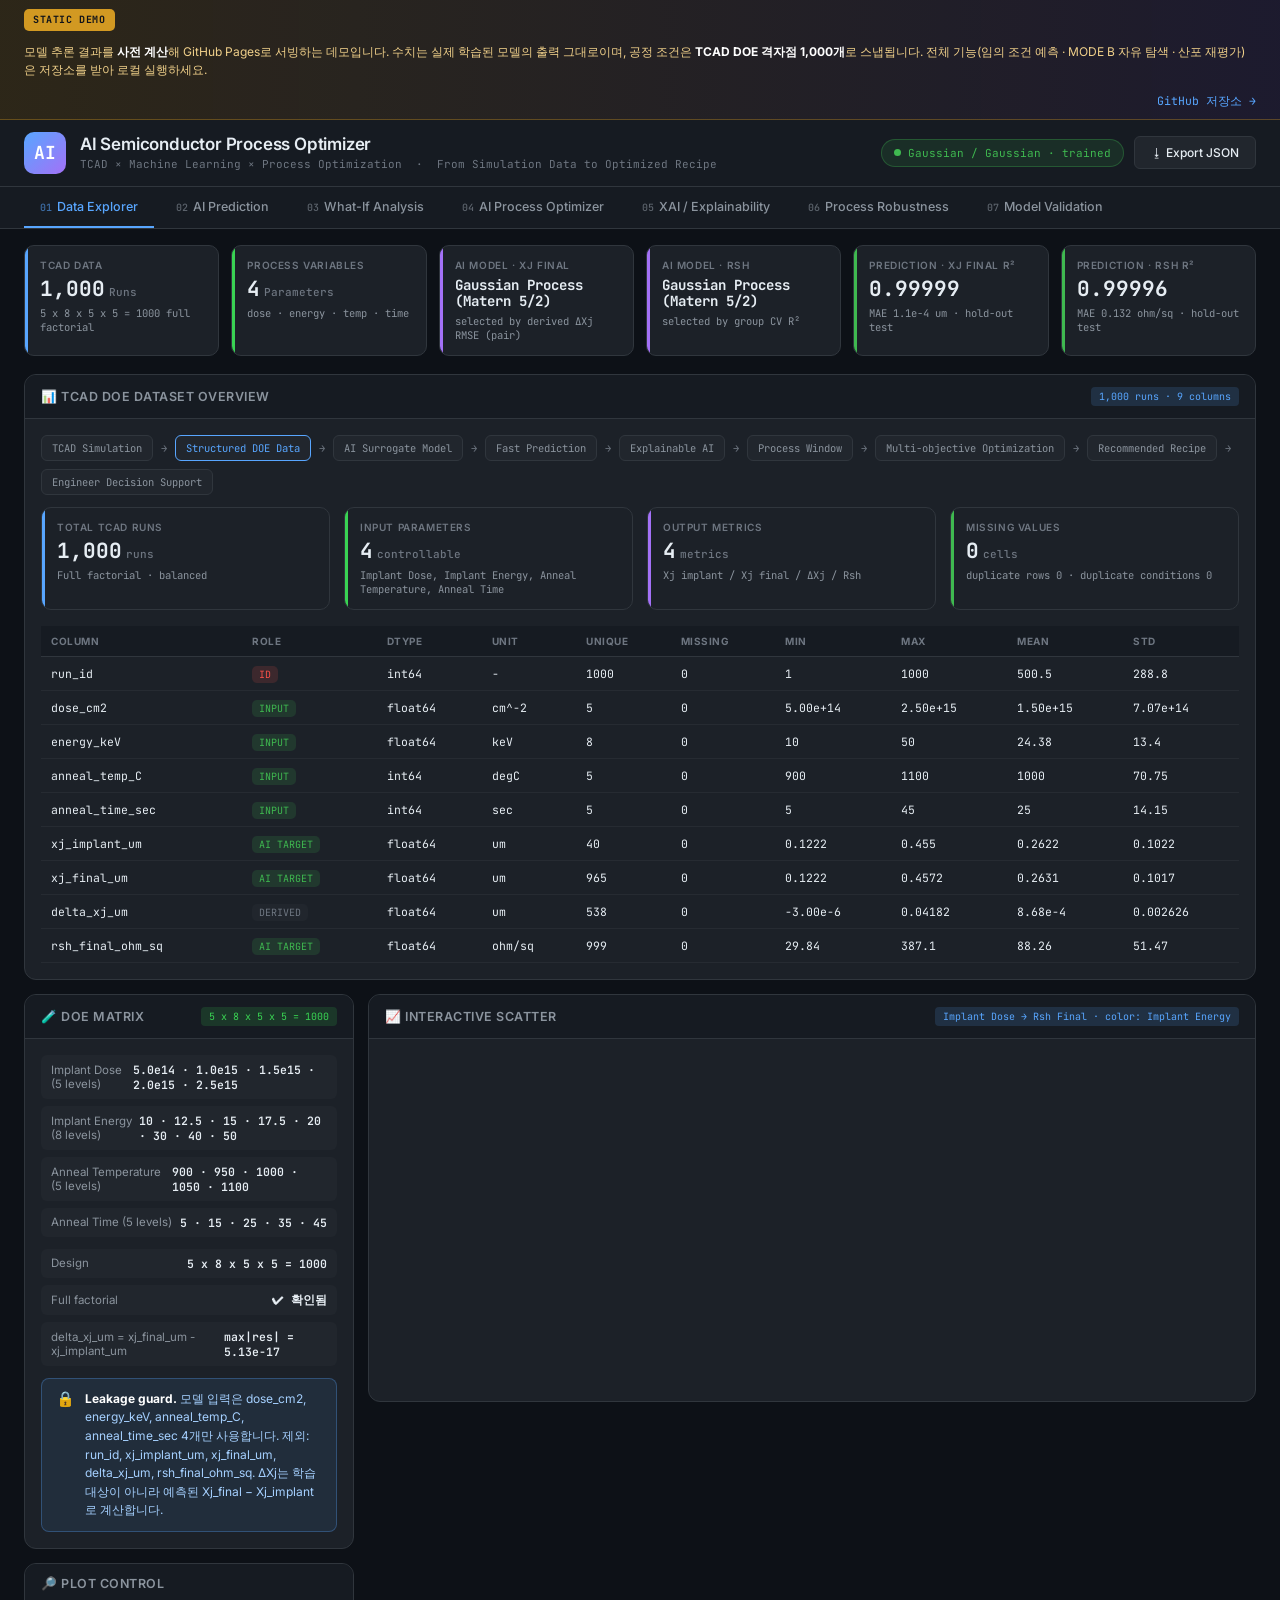
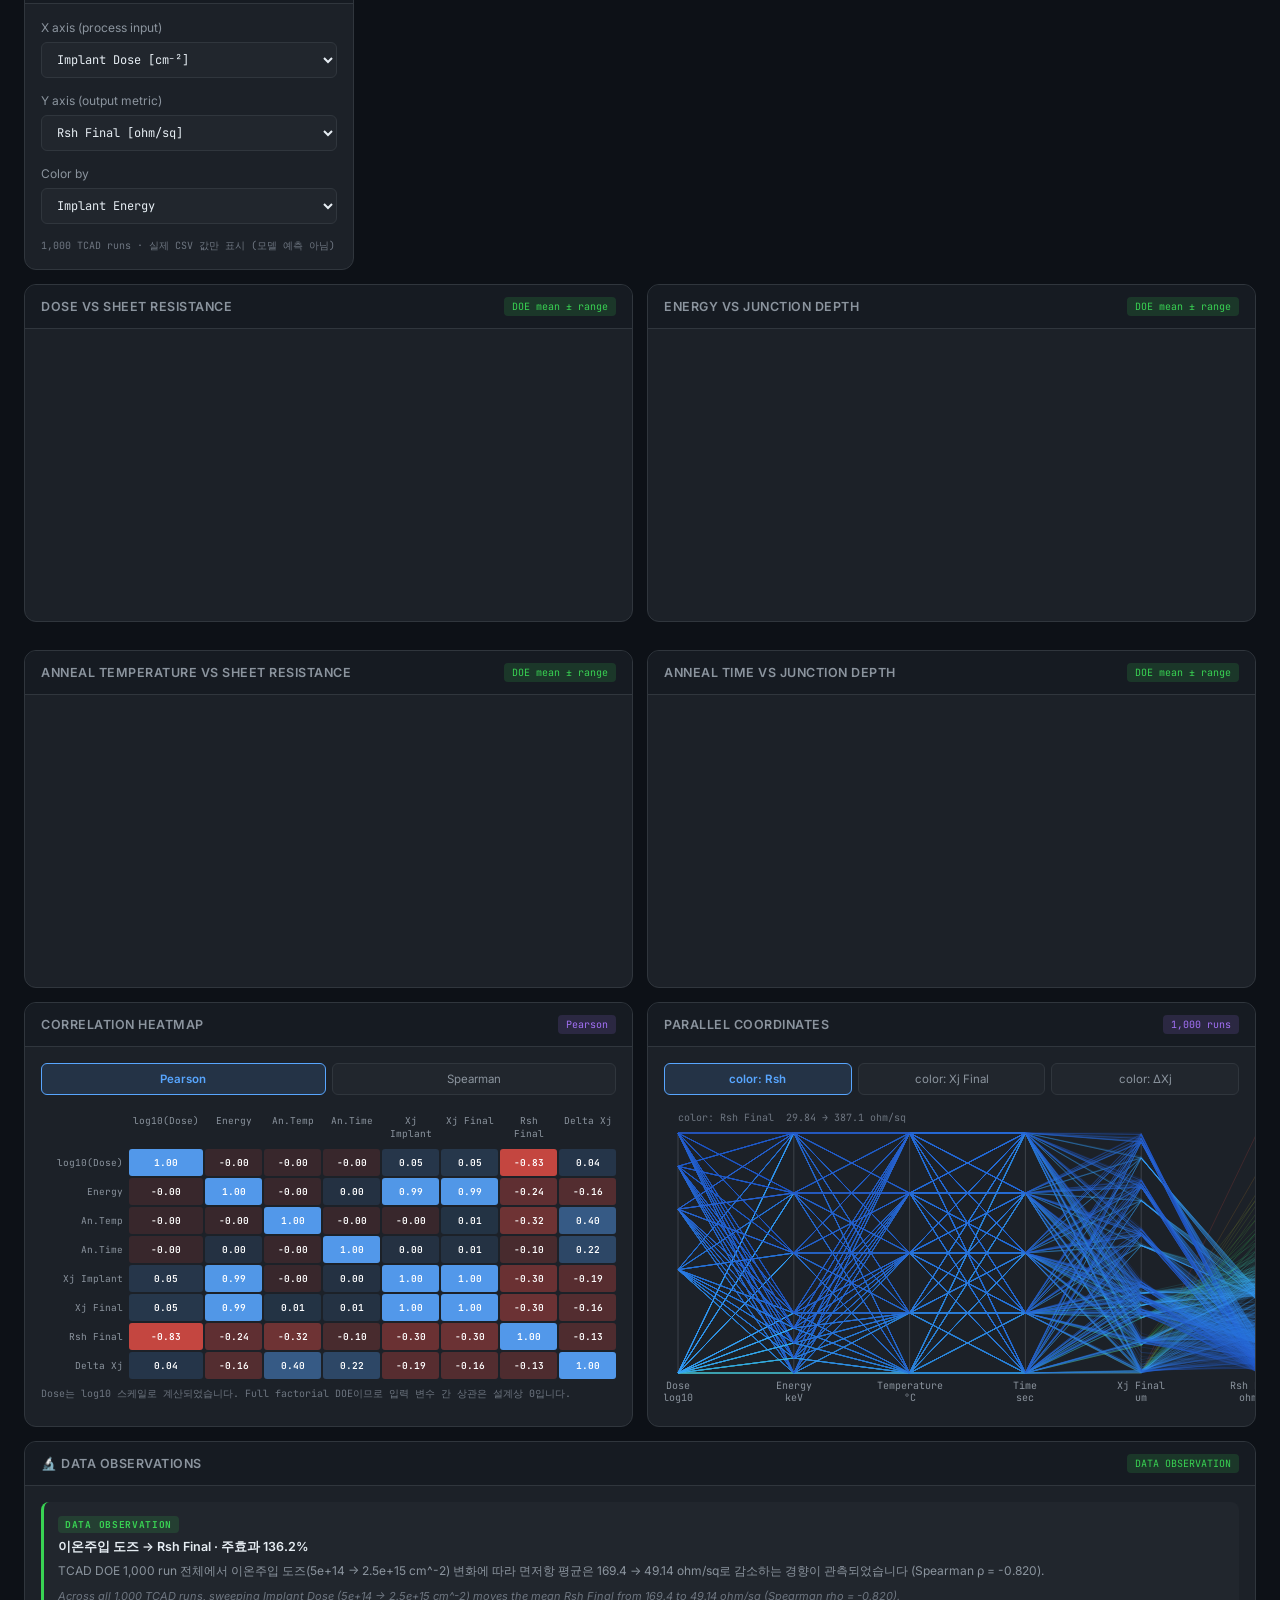
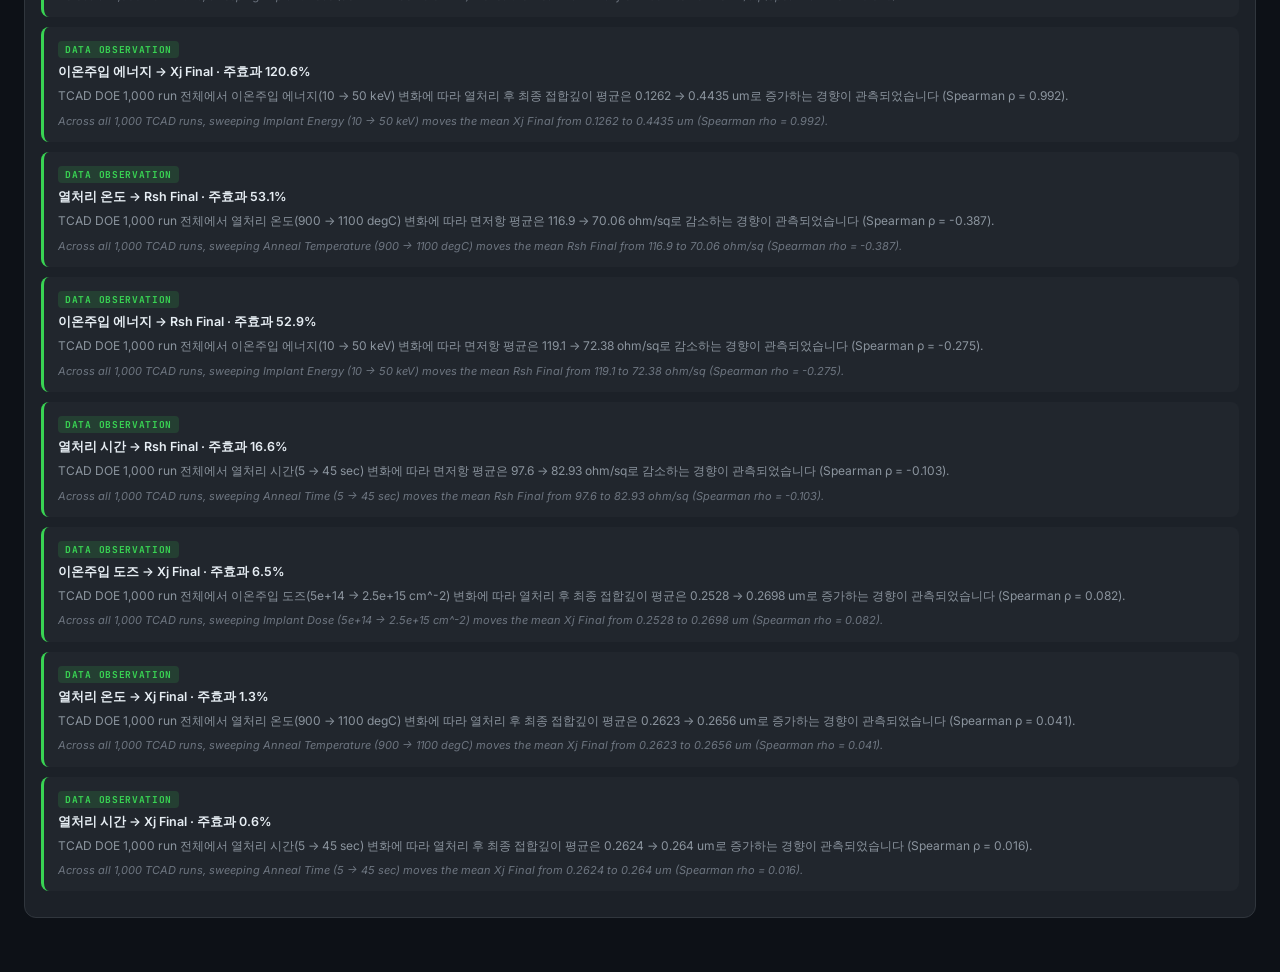
==== docs/index.html @ 54f14aa4 "feat(demo): GitHub Pages용 정적 데모 빌드 + 팀 공유 준비 백엔드 없이 브라우저만으로 대시보드를 볼 수 있도록, 학습된 모델의 추론 결과를 사전 계산해 doc" ====
<!DOCTYPE html>
<html lang="ko">
<head>
<meta charset="UTF-8">
<meta name="viewport" content="width=device-width, initial-scale=1.0">
<meta name="description" content="TCAD 기반 이온주입·열처리 공정 AI Surrogate 대시보드 정적 데모">
<title>[DEMO] AI Semiconductor Process Optimizer | TCAD × ML Process Optimization</title>
<link href="https://fonts.googleapis.com/css2?family=JetBrains+Mono:wght@400;500;600;700&family=Inter:wght@300;400;500;600;700&display=swap" rel="stylesheet">
<link rel="stylesheet" href="css/app.css">
<script src="vendor/chart.umd.js"></script>
</head>
<body>

<header class="header">
  <div class="logo-section">
    <div class="logo">AI</div>
    <div class="title-group">
      <h1>AI Semiconductor Process Optimizer</h1>
      <span>TCAD × Machine Learning × Process Optimization &nbsp;·&nbsp; From Simulation Data to Optimized Recipe</span>
    </div>
  </div>
  <div class="header-actions">
    <div class="status-badge" id="modelStatus"><span class="status-dot"></span><span id="modelStatusText">connecting…</span></div>
    <button class="btn" id="btnExport">⭳ Export JSON</button>
  </div>
</header>

<nav class="tabbar">
  <button class="tab active" data-tab="explorer"><span class="tab-num">01</span>Data Explorer</button>
  <button class="tab" data-tab="predict"><span class="tab-num">02</span>AI Prediction</button>
  <button class="tab" data-tab="whatif"><span class="tab-num">03</span>What-If Analysis</button>
  <button class="tab" data-tab="optimizer"><span class="tab-num">04</span>AI Process Optimizer</button>
  <button class="tab" data-tab="xai"><span class="tab-num">05</span>XAI / Explainability</button>
  <button class="tab" data-tab="robust"><span class="tab-num">06</span>Process Robustness</button>
  <button class="tab" data-tab="validation"><span class="tab-num">07</span>Model Validation</button>
</nav>

<section class="kpi-strip" id="kpiStrip"></section>

<main>

<!-- ============================================================ EXPLORER -->
<div class="tab-panel active" id="tab-explorer">

  <div class="panel">
    <div class="panel-header">
      <span class="panel-title">📊 TCAD DOE Dataset Overview</span>
      <span class="panel-badge" id="dsBadge">–</span>
    </div>
    <div class="panel-content">
      <div class="story-flow mb12" id="storyFlow"></div>
      <div class="grid-4" id="dsStats"></div>
      <div class="mt16 table-wrap">
        <table class="grid-table" id="colTable"></table>
      </div>
    </div>
  </div>

  <div class="layout-2col">
    <div class="col-left">
      <div class="panel">
        <div class="panel-header"><span class="panel-title">🧪 DOE Matrix</span><span class="panel-badge cyan" id="doeBadge">–</span></div>
        <div class="panel-content" id="doeMatrix"></div>
      </div>
      <div class="panel">
        <div class="panel-header"><span class="panel-title">🔎 Plot Control</span></div>
        <div class="panel-content">
          <div class="param-group">
            <div class="param-label"><span>X axis (process input)</span></div>
            <select class="param-select" id="exX"></select>
          </div>
          <div class="param-group">
            <div class="param-label"><span>Y axis (output metric)</span></div>
            <select class="param-select" id="exY"></select>
          </div>
          <div class="param-group">
            <div class="param-label"><span>Color by</span></div>
            <select class="param-select" id="exC"></select>
          </div>
          <div class="param-hint">1,000 TCAD runs · 실제 CSV 값만 표시 (모델 예측 아님)</div>
        </div>
      </div>
    </div>
    <div class="col-main">
      <div class="panel">
        <div class="panel-header"><span class="panel-title">📈 Interactive Scatter</span><span class="panel-badge" id="scatterBadge">–</span></div>
        <div class="panel-content"><div class="chart-box tall"><canvas id="exScatter"></canvas></div></div>
      </div>
    </div>
  </div>

  <div class="grid-2">
    <div class="panel">
      <div class="panel-header"><span class="panel-title">Dose vs Sheet Resistance</span><span class="panel-badge cyan">DOE mean ± range</span></div>
      <div class="panel-content"><div class="chart-box"><canvas id="chDoseRsh"></canvas></div></div>
    </div>
    <div class="panel">
      <div class="panel-header"><span class="panel-title">Energy vs Junction Depth</span><span class="panel-badge cyan">DOE mean ± range</span></div>
      <div class="panel-content"><div class="chart-box"><canvas id="chEnergyXj"></canvas></div></div>
    </div>
    <div class="panel">
      <div class="panel-header"><span class="panel-title">Anneal Temperature vs Sheet Resistance</span><span class="panel-badge cyan">DOE mean ± range</span></div>
      <div class="panel-content"><div class="chart-box"><canvas id="chTempRsh"></canvas></div></div>
    </div>
    <div class="panel">
      <div class="panel-header"><span class="panel-title">Anneal Time vs Junction Depth</span><span class="panel-badge cyan">DOE mean ± range</span></div>
      <div class="panel-content"><div class="chart-box"><canvas id="chTimeXj"></canvas></div></div>
    </div>
  </div>

  <div class="grid-2">
    <div class="panel">
      <div class="panel-header"><span class="panel-title">Correlation Heatmap</span><span class="panel-badge purple" id="corrBadge">Pearson</span>
      </div>
      <div class="panel-content">
        <div class="seg mb12" id="corrToggle">
          <button class="active" data-m="pearson">Pearson</button>
          <button data-m="spearman">Spearman</button>
        </div>
        <div id="corrHeat"></div>
        <div class="param-hint mt8">Dose는 log10 스케일로 계산되었습니다. Full factorial DOE이므로 입력 변수 간 상관은 설계상 0입니다.</div>
      </div>
    </div>
    <div class="panel">
      <div class="panel-header"><span class="panel-title">Parallel Coordinates</span><span class="panel-badge purple">1,000 runs</span></div>
      <div class="panel-content">
        <div class="seg mb12" id="pcColor">
          <button class="active" data-c="rsh_final_ohm_sq">color: Rsh</button>
          <button data-c="xj_final_um">color: Xj Final</button>
          <button data-c="delta_xj_um">color: ΔXj</button>
        </div>
        <canvas id="pcCanvas" height="300"></canvas>
      </div>
    </div>
  </div>

  <div class="panel">
    <div class="panel-header"><span class="panel-title">🔬 Data Observations</span><span class="panel-badge cyan">DATA OBSERVATION</span></div>
    <div class="panel-content" id="obsList"></div>
  </div>
</div>

<!-- ============================================================= PREDICT -->
<div class="tab-panel" id="tab-predict">
  <div id="predBanner"></div>
  <div class="layout-3col">
    <div class="col-left">
      <div class="panel">
        <div class="panel-header"><span class="panel-title">⚙ Process Parameters</span><span class="panel-badge">INPUT</span></div>
        <div class="panel-content">
          <div class="param-section">
            <div class="param-section-title">Ion Implantation</div>
            <div class="param-group">
              <div class="param-label"><span>Implant Dose</span><span class="param-value" id="vDose">–</span></div>
              <input type="range" class="param-slider" id="sDose" min="0" max="1" step="0.001">
              <div class="chip-row" id="chipDose"></div>
            </div>
            <div class="param-group">
              <div class="param-label"><span>Implant Energy</span><span class="param-value" id="vEnergy">–</span></div>
              <input type="range" class="param-slider" id="sEnergy" step="0.1">
              <div class="chip-row" id="chipEnergy"></div>
            </div>
          </div>
          <div class="param-section">
            <div class="param-section-title">Annealing (RTA)</div>
            <div class="param-group">
              <div class="param-label"><span>Anneal Temperature</span><span class="param-value" id="vTemp">–</span></div>
              <input type="range" class="param-slider" id="sTemp" step="1">
              <div class="chip-row" id="chipTemp"></div>
            </div>
            <div class="param-group">
              <div class="param-label"><span>Anneal Time</span><span class="param-value" id="vTime">–</span></div>
              <input type="range" class="param-slider" id="sTime" step="0.5">
              <div class="chip-row" id="chipTime"></div>
            </div>
          </div>
          <div class="param-section">
            <div class="row">
              <button class="btn primary block" id="btnPredict">▶ AI Predict</button>
            </div>
            <div class="row mt8">
              <button class="btn sm" id="btnResetPred">Reset</button>
              <button class="btn sm" id="btnRandomDoe">Random DOE point</button>
            </div>
            <div class="param-hint mt8" id="predTiming">–</div>
          </div>
        </div>
      </div>
    </div>

    <div class="col-main">
      <div class="panel">
        <div class="panel-header"><span class="panel-title">🧱 Predicted Junction Profile</span><span class="panel-badge" id="profBadge">schematic</span></div>
        <div class="panel-content">
          <canvas id="junctionCanvas" height="250"></canvas>
          <div class="param-hint mt8">모델이 예측한 Xj_implant / Xj_final 값을 실리콘 단면 스케일로 시각화한 개념도입니다. 실제 doping profile 시뮬레이션 결과가 아닙니다.</div>
        </div>
      </div>
      <div class="panel">
        <div class="panel-header"><span class="panel-title">📉 Local Sensitivity (현재 조건 기준)</span><span class="panel-badge purple">surrogate sweep</span></div>
        <div class="panel-content"><div class="chart-box"><canvas id="sensChart"></canvas></div></div>
      </div>
    </div>

    <div class="col-right">
      <div class="panel">
        <div class="panel-header"><span class="panel-title">📊 Prediction Result</span><span class="panel-badge" id="predStatus">Ready</span></div>
        <div class="panel-content">
          <div class="results-grid" id="predResults">
            <div class="empty-state">AI Predict 버튼을 눌러 예측을 실행하세요.</div>
          </div>
        </div>
      </div>
      <div class="panel">
        <div class="panel-header"><span class="panel-title">🎯 Nearest TCAD DOE Run</span><span class="panel-badge cyan" id="nearBadge">–</span></div>
        <div class="panel-content" id="nearestBox"><div class="empty-state">–</div></div>
      </div>
    </div>
  </div>

  <div class="grid-2">
    <div class="panel">
      <div class="panel-header"><span class="panel-title">🧠 Local XAI · SHAP Contribution</span><span class="panel-badge purple">exact Shapley</span></div>
      <div class="panel-content" id="localXai"><div class="empty-state">예측 실행 후 표시됩니다.</div></div>
    </div>
    <div class="panel">
      <div class="panel-header"><span class="panel-title">💡 AI Process Insight</span><span class="panel-badge yellow">3-level evidence</span></div>
      <div class="panel-content" id="insightBox"><div class="empty-state">예측 실행 후 표시됩니다.</div></div>
    </div>
  </div>

  <div class="panel" id="llmPanel">
    <div class="panel-header"><span class="panel-title">🤖 LLM Narrative (optional)</span><span class="panel-badge" id="llmBadge">disabled</span></div>
    <div class="panel-content" id="llmBox"></div>
  </div>
</div>

<!-- ============================================================== WHATIF -->
<div class="tab-panel" id="tab-whatif">
  <div class="layout-2col">
    <div class="col-left">
      <div class="panel">
        <div class="panel-header"><span class="panel-title">⚙ Base Condition</span><span class="panel-badge">FIXED</span></div>
        <div class="panel-content" id="wiBase"></div>
      </div>
      <div class="panel">
        <div class="panel-header"><span class="panel-title">↔ Sweep Parameter</span></div>
        <div class="panel-content">
          <div class="seg" id="wiParam">
            <button data-p="dose_cm2">Dose</button>
            <button data-p="energy_keV">Energy</button>
            <button class="active" data-p="anneal_temp_C">Temp</button>
            <button data-p="anneal_time_sec">Time</button>
          </div>
          <div class="param-group mt16">
            <div class="param-label"><span>Sweep points</span><span class="param-value" id="vWiN">61</span></div>
            <input type="range" class="param-slider" id="sWiN" min="11" max="201" step="10" value="61">
          </div>
          <button class="btn primary block mt8" id="btnSweep">▶ Run Sweep</button>
          <div class="param-hint mt8">기준 조건은 AI Prediction 탭의 값을 그대로 사용합니다.</div>
        </div>
      </div>
      <div class="panel">
        <div class="panel-header"><span class="panel-title">📐 Sweep Summary</span></div>
        <div class="panel-content" id="wiSummary"><div class="empty-state">–</div></div>
      </div>
    </div>
    <div class="col-main">
      <div class="panel">
        <div class="panel-header"><span class="panel-title">Xj Final / Xj Implant vs <span id="wiT1">Anneal Temperature</span></span><span class="panel-badge cyan" id="wiBadge1">–</span></div>
        <div class="panel-content"><div class="chart-box"><canvas id="wiXjChart"></canvas></div></div>
      </div>
      <div class="panel">
        <div class="panel-header"><span class="panel-title">Sheet Resistance vs <span id="wiT2">Anneal Temperature</span></span><span class="panel-badge cyan" id="wiBadge2">–</span></div>
        <div class="panel-content"><div class="chart-box"><canvas id="wiRshChart"></canvas></div></div>
      </div>
    </div>
  </div>

  <div class="panel">
    <div class="panel-header">
      <span class="panel-title">🪟 Process Window Overview · 4-parameter sweep</span>
      <span class="panel-badge purple">surrogate model</span>
    </div>
    <div class="panel-content">
      <div class="grid-4" id="wiAllGrid">
        <div class="chart-box short"><canvas id="wiAll0"></canvas></div>
        <div class="chart-box short"><canvas id="wiAll1"></canvas></div>
        <div class="chart-box short"><canvas id="wiAll2"></canvas></div>
        <div class="chart-box short"><canvas id="wiAll3"></canvas></div>
      </div>
      <div class="param-hint mt8">각 그래프는 나머지 3개 변수를 기준 조건에 고정한 상태에서 해당 변수만 학습 범위 전체로 변화시킨 surrogate 예측입니다. ● 점은 조건이 일치하는 실제 TCAD run입니다.</div>
    </div>
  </div>
</div>

<!-- =========================================================== OPTIMIZER -->
<div class="tab-panel" id="tab-optimizer">
  <div class="layout-3col">
    <div class="col-left">
      <div class="panel">
        <div class="panel-header"><span class="panel-title">🎯 Target Spec</span><span class="panel-badge">GOAL</span></div>
        <div class="panel-content">
          <div class="param-section">
            <div class="param-section-title">Junction Depth</div>
            <div class="param-group">
              <div class="param-label"><span>Target Xj Final [um]</span><span class="param-value" id="vOptXj">0.25</span></div>
              <input type="range" class="param-slider" id="sOptXj" step="0.001">
              <div class="param-hint" id="optXjRange">–</div>
            </div>
            <div class="param-group">
              <div class="param-label"><span>Tolerance ± [um]</span><span class="param-value" id="vOptTol">0.010</span></div>
              <input type="range" class="param-slider" id="sOptTol" min="0.001" max="0.05" step="0.001" value="0.01">
            </div>
          </div>
          <div class="param-section">
            <div class="param-section-title">Sheet Resistance</div>
            <div class="seg" id="optRshMode">
              <button class="active" data-m="minimize">최소화</button>
              <button data-m="constraint">상한 지정</button>
            </div>
            <div class="param-group mt12 hidden" id="rshMaxGroup">
              <div class="param-label"><span>Rsh ≤ [ohm/sq]</span><span class="param-value" id="vOptRsh">80</span></div>
              <input type="range" class="param-slider" id="sOptRsh" step="1">
            </div>
          </div>
          <div class="param-section">
            <div class="param-section-title">Multi-objective Weight</div>
            <div class="param-group">
              <div class="param-label"><span>Xj 정확도 ↔ Rsh 최소화</span><span class="param-value" id="vOptW">0.6 / 0.4</span></div>
              <input type="range" class="param-slider" id="sOptW" min="0" max="1" step="0.05" value="0.6">
              <div class="param-hint">score = (w_xj·|ΔXj|/range + w_rsh·Rsh_norm) / (w_xj+w_rsh) · 낮을수록 우수</div>
            </div>
          </div>
          <div class="param-section">
            <div class="param-section-title">Search Mode</div>
            <div class="seg" id="optMode">
              <button class="active" data-m="doe">MODE A · Validated DOE</button>
              <button data-m="ai">MODE B · AI Interpolation</button>
            </div>
            <div class="param-hint mt8" id="optModeHint">실제 TCAD 1,000 조건 중에서 탐색합니다. 추가 보간 오차가 없습니다.</div>
          </div>
          <div class="param-section">
            <div class="param-section-title">Constraint (optional lock)</div>
            <div class="param-group">
              <div class="param-label"><span>Lock parameter</span></div>
              <select class="param-select" id="optLockKey">
                <option value="">없음</option>
                <option value="dose_cm2">Dose 고정</option>
                <option value="energy_keV">Energy 고정</option>
                <option value="anneal_temp_C">Anneal Temp 고정</option>
                <option value="anneal_time_sec">Anneal Time 고정</option>
              </select>
            </div>
            <div class="param-group hidden" id="optLockValGroup">
              <div class="param-label"><span>Lock value</span></div>
              <select class="param-select" id="optLockVal"></select>
            </div>
          </div>
          <div class="param-section">
            <div class="param-section-title">Robustness</div>
            <div class="seg" id="optRobust">
              <button class="active" data-r="0">Nominal only</button>
              <button data-r="1">+ 산포 재평가</button>
            </div>
            <div class="param-hint mt8">실측 기준 장비 산포로 Top-N을 Monte-Carlo 재평가하여 <b>수율 기준 순위</b>를 함께 계산합니다.</div>
          </div>
          <button class="btn primary block" id="btnOptimize">▶ Run AI Optimization</button>
          <div class="param-hint mt8" id="optTiming">–</div>
        </div>
      </div>
    </div>

    <div class="col-main">
      <div id="optBanner"></div>
      <div class="panel">
        <div class="panel-header">
          <span class="panel-title">📌 Pareto Frontier · Xj Error vs Sheet Resistance</span>
          <span class="panel-badge purple" id="paretoBadge">–</span>
        </div>
        <div class="panel-content"><div class="chart-box tall"><canvas id="paretoChart"></canvas></div></div>
      </div>
      <div class="panel">
        <div class="panel-header"><span class="panel-title">🏆 Recommended Process Recipes</span><span class="panel-badge" id="recipeBadge">–</span></div>
        <div class="panel-content table-wrap"><table class="grid-table" id="recipeTable"></table></div>
      </div>
      <div class="panel hidden" id="robustPanel">
        <div class="panel-header">
          <span class="panel-title">🎲 산포 반영 재순위 · Nominal vs Robust</span>
          <span class="panel-badge yellow" id="robustBadge">–</span>
        </div>
        <div class="panel-content table-wrap"><table class="grid-table" id="robustTable"></table></div>
      </div>
    </div>

    <div class="col-right">
      <div class="panel">
        <div class="panel-header"><span class="panel-title">🔍 Search Summary</span></div>
        <div class="panel-content" id="optSummary"><div class="empty-state">최적화를 실행하세요.</div></div>
      </div>
      <div class="panel">
        <div class="panel-header"><span class="panel-title">💡 AI Process Insight</span><span class="panel-badge yellow">3-level evidence</span></div>
        <div class="panel-content" id="optInsight"><div class="empty-state">–</div></div>
      </div>
    </div>
  </div>
</div>

<!-- ================================================================= XAI -->
<div class="tab-panel" id="tab-xai">
  <div class="banner info">
    <span class="banner-icon">🧠</span>
    <div>
      <b>Global Explainability.</b> Permutation Feature Importance는 hold-out test set에서 각 변수를 무작위로 섞었을 때의 R² 감소량으로 측정했습니다(30회 반복).
      Global SHAP은 4개 변수 전체 조합(2⁴=16 coalition)에 대한 정확한 interventional Shapley value의 평균 절대값입니다. 두 값 모두 학습된 모델에서 실제 계산되었습니다.
    </div>
  </div>
  <div class="grid-3" id="xaiGlobal"></div>
  <div class="panel">
    <div class="panel-header"><span class="panel-title">📚 XAI Method</span></div>
    <div class="panel-content" id="xaiMethod"></div>
  </div>
</div>

<!-- ============================================================== ROBUST -->
<div class="tab-panel" id="tab-robust">
  <div class="banner info">
    <span class="banner-icon">🎲</span>
    <div>
      <b>왜 필요한가.</b> TCAD DOE는 결정론적이라 한 조건에 답이 하나뿐이고 surrogate는 이를 1e-8 수준으로 재현합니다.
      그러나 실제 라인은 모든 setpoint에 산포가 실립니다. 산포를 고려하지 않은 "최적 조건"은 목표값에 정확히 맞으면서도
      웨이퍼 대부분을 spec 밖으로 흘려보낼 수 있습니다. 이 탭은 <b>실측 라인에서 측정한 산포 크기</b>를 기준으로
      Monte-Carlo를 돌려 <b>spec 수율 · Cpk · 어떤 변수의 산포가 결과 산포를 지배하는지</b>를 계산합니다.
    </div>
  </div>

  <div class="panel">
    <div class="panel-header">
      <span class="panel-title">📏 실측 공정 산포 레퍼런스</span>
      <span class="panel-badge cyan" id="varBadge">–</span>
    </div>
    <div class="panel-content" id="varRef"><div class="empty-state">loading…</div></div>
  </div>

  <div class="layout-3col">
    <div class="col-left">
      <div class="panel">
        <div class="panel-header"><span class="panel-title">⚙ Nominal Recipe</span><span class="panel-badge">SETPOINT</span></div>
        <div class="panel-content">
          <div id="rbBase"></div>
          <div class="param-hint mt8">AI Prediction 탭의 조건을 그대로 사용합니다.</div>
        </div>
      </div>
      <div class="panel">
        <div class="panel-header"><span class="panel-title">🎯 Spec</span></div>
        <div class="panel-content">
          <div class="param-group">
            <div class="param-label"><span>Target Xj Final [um]</span><span class="param-value" id="vRbXj">0.250</span></div>
            <input type="range" class="param-slider" id="sRbXj" step="0.001">
          </div>
          <div class="param-group">
            <div class="param-label"><span>Xj Tolerance ± [um]</span><span class="param-value" id="vRbTol">0.004</span></div>
            <input type="range" class="param-slider" id="sRbTol" min="0.001" max="0.02" step="0.0005" value="0.004">
          </div>
          <div class="param-group">
            <div class="param-label"><span>Rsh 상한 [ohm/sq]</span><span class="param-value" id="vRbRsh">–</span></div>
            <input type="range" class="param-slider" id="sRbRsh" step="1">
          </div>
        </div>
      </div>
      <div class="panel">
        <div class="panel-header"><span class="panel-title">📐 Equipment Tolerance (1σ)</span></div>
        <div class="panel-content">
          <div class="seg mb12" id="rbPreset"></div>
          <div id="rbCvControls"></div>
          <button class="btn primary block mt8" id="btnRobust">▶ Run Monte-Carlo</button>
          <div class="param-hint mt8" id="rbTiming">–</div>
        </div>
      </div>
    </div>

    <div class="col-main">
      <div id="rbWarn"></div>
      <div class="panel">
        <div class="panel-header"><span class="panel-title">📊 Xj Final 분포 vs Spec</span><span class="panel-badge purple" id="rbXjBadge">–</span></div>
        <div class="panel-content"><div class="chart-box"><canvas id="rbXjHist"></canvas></div></div>
      </div>
      <div class="panel">
        <div class="panel-header"><span class="panel-title">📊 Sheet Resistance 분포 vs 상한</span><span class="panel-badge cyan" id="rbRshBadge">–</span></div>
        <div class="panel-content"><div class="chart-box"><canvas id="rbRshHist"></canvas></div></div>
      </div>
      <div class="panel">
        <div class="panel-header">
          <span class="panel-title">🔧 산포 기여도 · 어떤 변수의 산포를 잡아야 하는가</span>
          <span class="panel-badge yellow">variance decomposition</span>
        </div>
        <div class="panel-content" id="rbDecomp"><div class="empty-state">–</div></div>
      </div>
    </div>

    <div class="col-right">
      <div class="panel">
        <div class="panel-header"><span class="panel-title">✅ Spec 수율</span><span class="panel-badge" id="rbYieldBadge">–</span></div>
        <div class="panel-content" id="rbYield"><div class="empty-state">Monte-Carlo를 실행하세요.</div></div>
      </div>
      <div class="panel">
        <div class="panel-header"><span class="panel-title">🔬 두 가지 불확실성</span><span class="panel-badge purple">model vs process</span></div>
        <div class="panel-content" id="rbUnc"><div class="empty-state">–</div></div>
      </div>
    </div>
  </div>
</div>

<!-- ========================================================== VALIDATION -->
<div class="tab-panel" id="tab-validation">
  <div class="banner warn" id="valDisclaimer"></div>
  <div class="panel">
    <div class="panel-header"><span class="panel-title">🧾 Dataset Coverage & Split</span><span class="panel-badge" id="valCovBadge">–</span></div>
    <div class="panel-content" id="valCoverage"></div>
  </div>
  <div id="valTargets"></div>
  <div class="footer-note" id="valFooter"></div>
</div>

</main>

<script src="js/core.js"></script>
<script src="js/demo-shim.js"></script>
<script src="js/explorer.js"></script>
<script src="js/predict.js"></script>
<script src="js/whatif.js"></script>
<script src="js/optimizer.js"></script>
<script src="js/xai.js"></script>
<script src="js/robust.js"></script>
<script src="js/validation.js"></script>
<script src="js/main.js"></script>
</body>
</html>
---- docs/css/app.css ----
/* ==========================================================================
   AI Semiconductor Process Optimizer
   Dark Semiconductor Engineering Theme
   Design tokens inherited from tcad_simulator.html
   ========================================================================== */

:root {
    --bg-primary: #0d1117;
    --bg-secondary: #161b22;
    --bg-tertiary: #21262d;
    --bg-card: #1c2128;
    --border-color: #30363d;
    --border-highlight: #58a6ff;
    --text-primary: #e6edf3;
    --text-secondary: #8b949e;
    --text-muted: #6e7681;
    --accent-blue: #58a6ff;
    --accent-cyan: #39d353;
    --accent-green: #3fb950;
    --accent-yellow: #d29922;
    --accent-orange: #db6d28;
    --accent-red: #f85149;
    --accent-purple: #a371f7;
    --accent-pink: #db61a2;
    --mono: 'JetBrains Mono', 'Cascadia Mono', 'Consolas', monospace;
}

* { margin: 0; padding: 0; box-sizing: border-box; }

body {
    font-family: 'Inter', 'Malgun Gothic', -apple-system, BlinkMacSystemFont, sans-serif;
    background: var(--bg-primary);
    color: var(--text-primary);
    min-height: 100vh;
    overflow-x: hidden;
    font-size: 14px;
}

::-webkit-scrollbar { width: 10px; height: 10px; }
::-webkit-scrollbar-track { background: var(--bg-secondary); }
::-webkit-scrollbar-thumb { background: var(--bg-tertiary); border-radius: 5px; }
::-webkit-scrollbar-thumb:hover { background: var(--border-color); }

/* ---------------------------------------------------------------- header */
.header {
    background: var(--bg-secondary);
    border-bottom: 1px solid var(--border-color);
    padding: 12px 24px;
    display: flex;
    justify-content: space-between;
    align-items: center;
    position: sticky;
    top: 0;
    z-index: 100;
}
.logo-section { display: flex; align-items: center; gap: 14px; }
.logo {
    width: 42px; height: 42px;
    background: linear-gradient(135deg, var(--accent-blue), var(--accent-purple));
    border-radius: 10px;
    display: flex; align-items: center; justify-content: center;
    font-size: 18px; font-weight: 700; color: #fff;
    font-family: var(--mono);
}
.title-group h1 { font-size: 17px; font-weight: 600; letter-spacing: -0.2px; }
.title-group span {
    font-size: 11px; color: var(--text-muted); font-family: var(--mono);
}
.header-actions { display: flex; gap: 10px; align-items: center; }

.status-badge {
    display: flex; align-items: center; gap: 7px;
    padding: 6px 12px; border-radius: 20px;
    background: rgba(63, 185, 80, 0.12);
    border: 1px solid rgba(63, 185, 80, 0.3);
    font-size: 11px; color: var(--accent-green); font-family: var(--mono);
}
.status-badge.warn { background: rgba(210,153,34,.12); border-color: rgba(210,153,34,.35); color: var(--accent-yellow); }
.status-badge.err  { background: rgba(248,81,73,.12);  border-color: rgba(248,81,73,.35);  color: var(--accent-red); }
.status-dot {
    width: 7px; height: 7px; border-radius: 50%; background: currentColor;
    animation: pulse 2s infinite;
}
@keyframes pulse { 0%,100% { opacity: 1; } 50% { opacity: .35; } }

.btn {
    padding: 8px 16px; border-radius: 6px; font-size: 12px; font-weight: 500;
    cursor: pointer; transition: all .18s;
    border: 1px solid var(--border-color);
    background: var(--bg-tertiary); color: var(--text-primary);
    font-family: inherit;
}
.btn:hover { border-color: var(--border-highlight); background: var(--bg-card); }
.btn.primary { background: var(--accent-blue); border-color: var(--accent-blue); color: #fff; }
.btn.primary:hover { background: #4c9aed; }
.btn.primary:disabled { opacity: .5; cursor: not-allowed; }
.btn.block { width: 100%; }
.btn.sm { padding: 5px 10px; font-size: 11px; }

/* ------------------------------------------------------------------ tabs */
.tabbar {
    display: flex; gap: 6px; padding: 0 24px;
    background: var(--bg-secondary);
    border-bottom: 1px solid var(--border-color);
    overflow-x: auto;
    position: sticky; top: 67px; z-index: 90;
}
.tab {
    padding: 12px 16px; font-size: 12.5px; font-weight: 500;
    color: var(--text-secondary); background: transparent;
    border: none; border-bottom: 2px solid transparent;
    cursor: pointer; transition: all .18s; white-space: nowrap;
    font-family: inherit;
}
.tab:hover { color: var(--text-primary); }
.tab.active { color: var(--accent-blue); border-bottom-color: var(--accent-blue); }
.tab .tab-num { font-family: var(--mono); font-size: 10px; opacity: .6; margin-right: 5px; }

.tab-panel { display: none; padding: 18px 24px 40px; }
.tab-panel.active { display: block; }

/* ------------------------------------------------------------------- kpi */
.kpi-strip {
    display: grid; grid-template-columns: repeat(auto-fit, minmax(190px, 1fr));
    gap: 12px; padding: 16px 24px 0;
}
.kpi-card {
    background: var(--bg-card); border: 1px solid var(--border-color);
    border-radius: 10px; padding: 13px 15px; position: relative; overflow: hidden;
}
.kpi-card::before {
    content: ''; position: absolute; left: 0; top: 0; bottom: 0; width: 3px;
    background: var(--accent-blue);
}
.kpi-card.cyan::before { background: var(--accent-cyan); }
.kpi-card.purple::before { background: var(--accent-purple); }
.kpi-card.green::before { background: var(--accent-green); }
.kpi-card.yellow::before { background: var(--accent-yellow); }
.kpi-label {
    font-size: 10px; color: var(--text-muted); text-transform: uppercase;
    letter-spacing: .6px; margin-bottom: 6px; font-weight: 600;
}
.kpi-value { font-size: 21px; font-weight: 700; font-family: var(--mono); line-height: 1.15; }
.kpi-value.sm { font-size: 14px; }
.kpi-unit { font-size: 11px; color: var(--text-muted); margin-left: 4px; font-weight: 500; }
.kpi-sub { font-size: 10.5px; color: var(--text-secondary); margin-top: 5px; font-family: var(--mono); }

/* ----------------------------------------------------------------- panel */
.panel {
    background: var(--bg-card); border: 1px solid var(--border-color);
    border-radius: 12px; overflow: hidden; margin-bottom: 14px;
}
.panel-header {
    padding: 12px 16px; border-bottom: 1px solid var(--border-color);
    display: flex; justify-content: space-between; align-items: center;
    background: var(--bg-secondary); gap: 10px; flex-wrap: wrap;
}
.panel-title {
    font-size: 12.5px; font-weight: 600; color: var(--text-secondary);
    text-transform: uppercase; letter-spacing: .5px;
    display: flex; align-items: center; gap: 8px;
}
.panel-badge {
    font-size: 10px; padding: 3px 8px; border-radius: 4px;
    font-family: var(--mono);
    background: rgba(88,166,255,.15); color: var(--accent-blue);
}
.panel-badge.cyan   { background: rgba(57,211,83,.15);  color: var(--accent-cyan); }
.panel-badge.purple { background: rgba(163,113,247,.15); color: var(--accent-purple); }
.panel-badge.yellow { background: rgba(210,153,34,.15); color: var(--accent-yellow); }
.panel-badge.red    { background: rgba(248,81,73,.15);  color: var(--accent-red); }
.panel-badge.green  { background: rgba(63,185,80,.15);  color: var(--accent-green); }
.panel-content { padding: 16px; }
.panel-content.tight { padding: 12px; }

/* ---------------------------------------------------------------- layout */
.layout-3col { display: grid; grid-template-columns: 330px 1fr 370px; gap: 14px; align-items: start; }
.layout-2col { display: grid; grid-template-columns: 330px 1fr; gap: 14px; align-items: start; }
.grid-2 { display: grid; grid-template-columns: repeat(2, 1fr); gap: 14px; }
.grid-3 { display: grid; grid-template-columns: repeat(3, 1fr); gap: 14px; }
.grid-4 { display: grid; grid-template-columns: repeat(4, 1fr); gap: 14px; }
@media (max-width: 1450px) {
    .layout-3col { grid-template-columns: 300px 1fr; }
    .layout-3col > .col-right { grid-column: 1 / -1; }
}
@media (max-width: 1080px) {
    .layout-3col, .layout-2col, .grid-2, .grid-3, .grid-4 { grid-template-columns: 1fr; }
    .layout-3col > .col-right { grid-column: auto; }
}

/* Grid items default to min-width:auto, which lets a wide table or canvas push
   a `1fr` track past its share and squeeze the neighbouring fixed columns. */
.layout-3col > *, .layout-2col > *,
.grid-2 > *, .grid-3 > *, .grid-4 > * { min-width: 0; }

/* ------------------------------------------------------------- parameters */
.param-section { margin-bottom: 18px; }
.param-section:last-child { margin-bottom: 0; }
.param-section-title {
    font-size: 10.5px; font-weight: 600; color: var(--text-muted);
    text-transform: uppercase; letter-spacing: .5px;
    margin-bottom: 12px; padding-bottom: 7px;
    border-bottom: 1px solid var(--border-color);
}
.param-group { margin-bottom: 15px; }
.param-label { display: flex; justify-content: space-between; align-items: center; margin-bottom: 7px; }
.param-label span { font-size: 12px; color: var(--text-secondary); }
.param-value {
    font-family: var(--mono); font-size: 11px; color: var(--accent-blue);
    background: var(--bg-tertiary); padding: 2px 7px; border-radius: 4px;
}
.param-slider {
    width: 100%; height: 6px; border-radius: 3px; background: var(--bg-tertiary);
    outline: none; -webkit-appearance: none; appearance: none; cursor: pointer;
}
.param-slider::-webkit-slider-thumb {
    -webkit-appearance: none; appearance: none;
    width: 16px; height: 16px; border-radius: 50%;
    background: var(--accent-blue); cursor: pointer;
    border: 2px solid var(--bg-primary); box-shadow: 0 2px 6px rgba(0,0,0,.35);
}
.param-slider::-moz-range-thumb {
    width: 14px; height: 14px; border-radius: 50%; background: var(--accent-blue);
    cursor: pointer; border: 2px solid var(--bg-primary);
}
.param-select, .param-input {
    width: 100%; padding: 8px 11px; border-radius: 6px;
    border: 1px solid var(--border-color); background: var(--bg-tertiary);
    color: var(--text-primary); font-size: 12px; outline: none;
    font-family: var(--mono);
}
.param-select { cursor: pointer; }
.param-select:focus, .param-input:focus { border-color: var(--accent-blue); }
.param-hint { font-size: 10px; color: var(--text-muted); margin-top: 5px; font-family: var(--mono); }

.chip-row { display: flex; gap: 6px; flex-wrap: wrap; margin-top: 7px; }
.chip {
    padding: 4px 9px; border-radius: 5px; font-size: 10.5px; font-family: var(--mono);
    border: 1px solid var(--border-color); background: var(--bg-tertiary);
    color: var(--text-secondary); cursor: pointer; transition: all .15s;
}
.chip:hover { border-color: var(--accent-blue); color: var(--text-primary); }
.chip.active { border-color: var(--accent-blue); background: rgba(88,166,255,.14); color: var(--accent-blue); }

.seg { display: flex; gap: 6px; flex-wrap: wrap; }
.seg button {
    flex: 1; min-width: 78px; padding: 8px 6px; border-radius: 6px;
    border: 1px solid var(--border-color); background: var(--bg-tertiary);
    color: var(--text-secondary); font-size: 11.5px; cursor: pointer;
    transition: all .15s; font-family: inherit;
}
.seg button:hover { color: var(--text-primary); border-color: var(--text-muted); }
.seg button.active { border-color: var(--accent-blue); background: rgba(88,166,255,.14); color: var(--accent-blue); font-weight: 600; }

/* --------------------------------------------------------------- results */
.results-grid { display: grid; grid-template-columns: repeat(2, 1fr); gap: 10px; }
.result-card {
    background: var(--bg-tertiary); border-radius: 8px; padding: 13px;
    border: 1px solid transparent; transition: border-color .2s;
}
.result-card.hero { grid-column: 1 / -1; border-color: rgba(88,166,255,.35); background: rgba(88,166,255,.07); }
.result-label {
    font-size: 10px; color: var(--text-muted); text-transform: uppercase;
    letter-spacing: .5px; margin-bottom: 6px; font-weight: 600;
}
.result-value { font-size: 20px; font-weight: 700; font-family: var(--mono); color: var(--text-primary); }
.result-card.hero .result-value { font-size: 27px; color: var(--accent-blue); }
.result-unit { font-size: 11px; color: var(--text-muted); margin-left: 5px; font-weight: 500; }
.result-sub { font-size: 10px; color: var(--text-secondary); margin-top: 6px; font-family: var(--mono); }

/* --------------------------------------------------------------- banners */
.banner {
    border-radius: 8px; padding: 11px 14px; font-size: 12px; line-height: 1.55;
    margin-bottom: 12px; border: 1px solid; display: flex; gap: 10px; align-items: flex-start;
}
.banner .banner-icon { font-size: 15px; line-height: 1.2; }
.banner.ok    { background: rgba(63,185,80,.09);  border-color: rgba(63,185,80,.3);  color: #9be9a8; }
.banner.info  { background: rgba(88,166,255,.09); border-color: rgba(88,166,255,.3); color: #a5d0ff; }
.banner.warn  { background: rgba(210,153,34,.10); border-color: rgba(210,153,34,.35); color: #f0d08a; }
.banner.error { background: rgba(248,81,73,.10);  border-color: rgba(248,81,73,.38);  color: #ffb3ae; }
.banner b { color: #fff; }

/* ------------------------------------------------------------------ bars */
.bar-row { margin-bottom: 11px; }
.bar-head { display: flex; justify-content: space-between; align-items: baseline; margin-bottom: 5px; }
.bar-name { font-size: 11.5px; color: var(--text-secondary); }
.bar-num { font-size: 10.5px; font-family: var(--mono); color: var(--text-muted); }
.bar-track { height: 9px; background: var(--bg-tertiary); border-radius: 5px; overflow: hidden; position: relative; }
.bar-fill { height: 100%; border-radius: 5px; transition: width .45s ease; }
.bar-fill.pos { background: linear-gradient(90deg, var(--accent-blue), var(--accent-purple)); }
.bar-fill.neg { background: linear-gradient(90deg, var(--accent-orange), var(--accent-red)); }
.bar-fill.n1  { background: linear-gradient(90deg, var(--accent-cyan), var(--accent-green)); }

/* --------------------------------------------------------------- tables */
.table-wrap { overflow-x: auto; }
table.grid-table { width: 100%; border-collapse: collapse; font-size: 11.5px; }
table.grid-table th {
    text-align: left; padding: 9px 10px; font-size: 10px; text-transform: uppercase;
    letter-spacing: .5px; color: var(--text-muted); border-bottom: 1px solid var(--border-color);
    background: var(--bg-secondary); position: sticky; top: 0; white-space: nowrap;
}
table.grid-table td {
    padding: 9px 10px; border-bottom: 1px solid rgba(48,54,61,.5);
    font-family: var(--mono); color: var(--text-primary); white-space: nowrap;
}
table.grid-table tr:hover td { background: rgba(88,166,255,.05); }
table.grid-table td.name { font-family: inherit; color: var(--text-secondary); white-space: normal; }
.rank-pill {
    display: inline-block; min-width: 26px; text-align: center;
    padding: 2px 7px; border-radius: 5px; font-size: 10px; font-weight: 700;
    background: var(--bg-tertiary); color: var(--text-secondary);
}
.rank-pill.top { background: rgba(88,166,255,.2); color: var(--accent-blue); }
.pill { padding: 2px 7px; border-radius: 5px; font-size: 10px; font-family: var(--mono); }
.pill.ok { background: rgba(63,185,80,.15); color: var(--accent-green); }
.pill.no { background: rgba(248,81,73,.15); color: var(--accent-red); }
.pill.mut { background: var(--bg-tertiary); color: var(--text-muted); }

.metric-table { display: grid; gap: 7px; }
.metric-row {
    display: flex; justify-content: space-between; align-items: center;
    padding: 7px 10px; background: var(--bg-tertiary); border-radius: 6px; font-size: 11.5px;
}
.metric-row .k { color: var(--text-secondary); }
.metric-row .v { font-family: var(--mono); color: var(--text-primary); font-weight: 600; }

/* -------------------------------------------------------------- insights */
.insight-card {
    background: var(--bg-tertiary); border-radius: 8px; padding: 12px 14px;
    margin-bottom: 10px; border-left: 3px solid var(--accent-blue);
}
.insight-card.level-data   { border-left-color: var(--accent-cyan); }
.insight-card.level-model  { border-left-color: var(--accent-purple); }
.insight-card.level-verify { border-left-color: var(--accent-yellow); }
.insight-level {
    font-size: 9.5px; font-weight: 700; letter-spacing: .7px; text-transform: uppercase;
    font-family: var(--mono); margin-bottom: 6px; display: inline-block;
    padding: 2px 7px; border-radius: 4px;
}
.level-data   .insight-level { background: rgba(57,211,83,.14);  color: var(--accent-cyan); }
.level-model  .insight-level { background: rgba(163,113,247,.14); color: var(--accent-purple); }
.level-verify .insight-level { background: rgba(210,153,34,.14); color: var(--accent-yellow); }
.insight-title { font-size: 12.5px; font-weight: 600; margin-bottom: 5px; color: var(--text-primary); }
.insight-text { font-size: 12px; line-height: 1.65; color: var(--text-secondary); }
.insight-text .en { display: block; margin-top: 6px; color: var(--text-muted); font-size: 11px; font-style: italic; }

/* ---------------------------------------------------------------- charts */
.chart-box { position: relative; height: 260px; }
.chart-box.tall { height: 330px; }
.chart-box.short { height: 190px; }
.chart-box.xtall { height: 420px; }

/* ----------------------------------------------------------------- misc */
.mono { font-family: var(--mono); }
.muted { color: var(--text-muted); }
.small { font-size: 11px; }
.center { text-align: center; }
.row { display: flex; gap: 10px; align-items: center; flex-wrap: wrap; }
.spacer { flex: 1; }
.mt8 { margin-top: 8px; } .mt12 { margin-top: 12px; } .mt16 { margin-top: 16px; }
.mb8 { margin-bottom: 8px; } .mb12 { margin-bottom: 12px; }
.hidden { display: none !important; }

.loading {
    display: inline-block; width: 13px; height: 13px;
    border: 2px solid var(--border-color); border-top-color: var(--accent-blue);
    border-radius: 50%; animation: spin .7s linear infinite; vertical-align: -2px;
}
@keyframes spin { to { transform: rotate(360deg); } }

.empty-state { padding: 34px 16px; text-align: center; color: var(--text-muted); font-size: 12.5px; }

.footer-note {
    margin-top: 20px; padding: 14px 16px; border-radius: 10px;
    background: var(--bg-secondary); border: 1px solid var(--border-color);
    font-size: 11.5px; line-height: 1.7; color: var(--text-secondary);
}
.footer-note b { color: var(--accent-yellow); }

.story-flow {
    display: flex; align-items: center; gap: 8px; flex-wrap: wrap;
    font-family: var(--mono); font-size: 10.5px; color: var(--text-muted);
}
.story-flow .node {
    padding: 5px 10px; border-radius: 6px; background: var(--bg-tertiary);
    border: 1px solid var(--border-color); color: var(--text-secondary);
}
.story-flow .node.hi { border-color: var(--accent-blue); color: var(--accent-blue); }
.story-flow .arrow { color: var(--text-muted); }

.heatmap-grid { display: grid; gap: 2px; font-family: var(--mono); font-size: 9.5px; }
.heat-cell {
    padding: 7px 3px; text-align: center; border-radius: 3px; color: #fff;
    font-weight: 600; cursor: default;
}
.heat-label { padding: 7px 4px; color: var(--text-secondary); font-size: 9.5px; text-align: right; }
.heat-label.top { text-align: center; writing-mode: horizontal-tb; }

/* ---- static demo banner (GitHub Pages build only) ---- */
.demo-bar {
    display: flex; align-items: center; gap: 12px; flex-wrap: wrap;
    padding: 9px 24px; font-size: 12px; line-height: 1.55;
    background: linear-gradient(90deg, rgba(210,153,34,.16), rgba(163,113,247,.10));
    border-bottom: 1px solid rgba(210,153,34,.35); color: #f0d08a;
}
.demo-bar b { color: #fff; }
.demo-chip {
    font-family: var(--mono); font-size: 10px; font-weight: 700; letter-spacing: .6px;
    padding: 3px 9px; border-radius: 5px; background: var(--accent-yellow); color: #10131a;
    white-space: nowrap;
}
.demo-link {
    margin-left: auto; color: var(--accent-blue); text-decoration: none;
    font-family: var(--mono); font-size: 11.5px; white-space: nowrap;
}
.demo-link:hover { text-decoration: underline; }
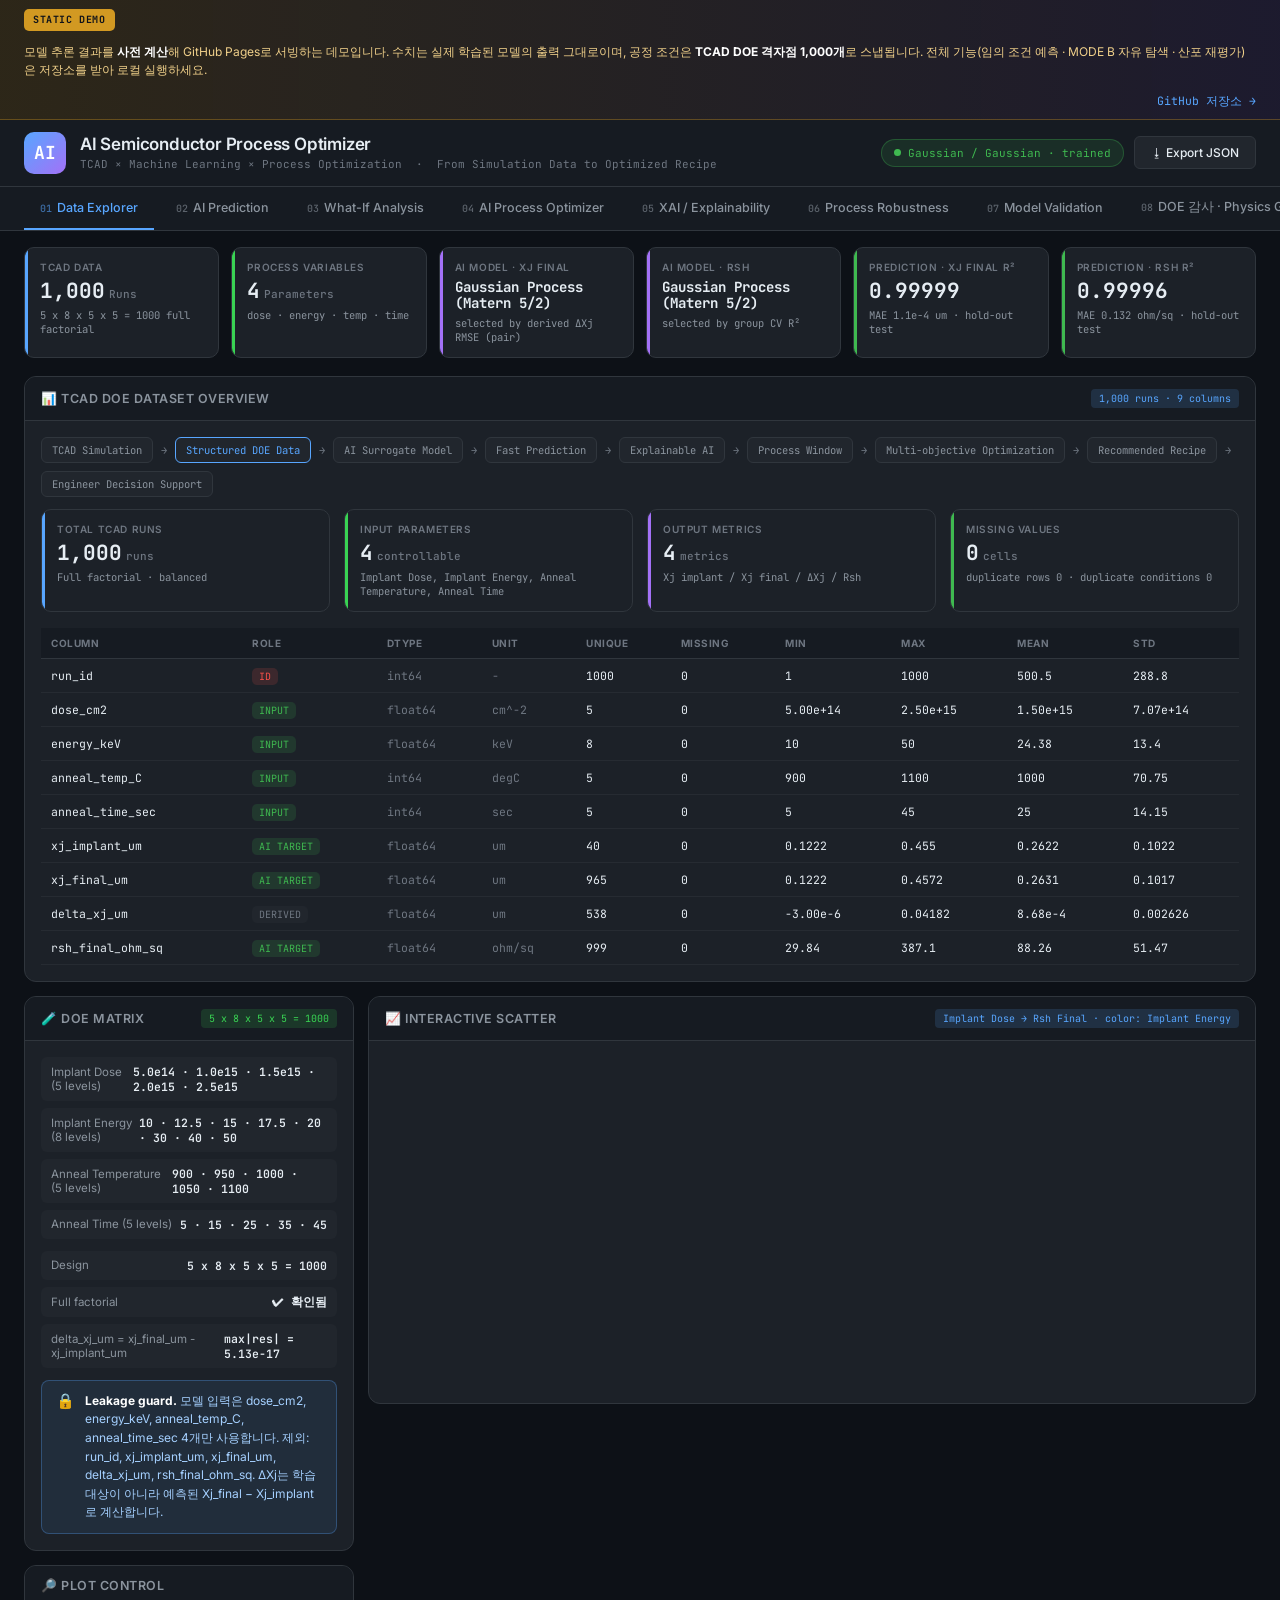
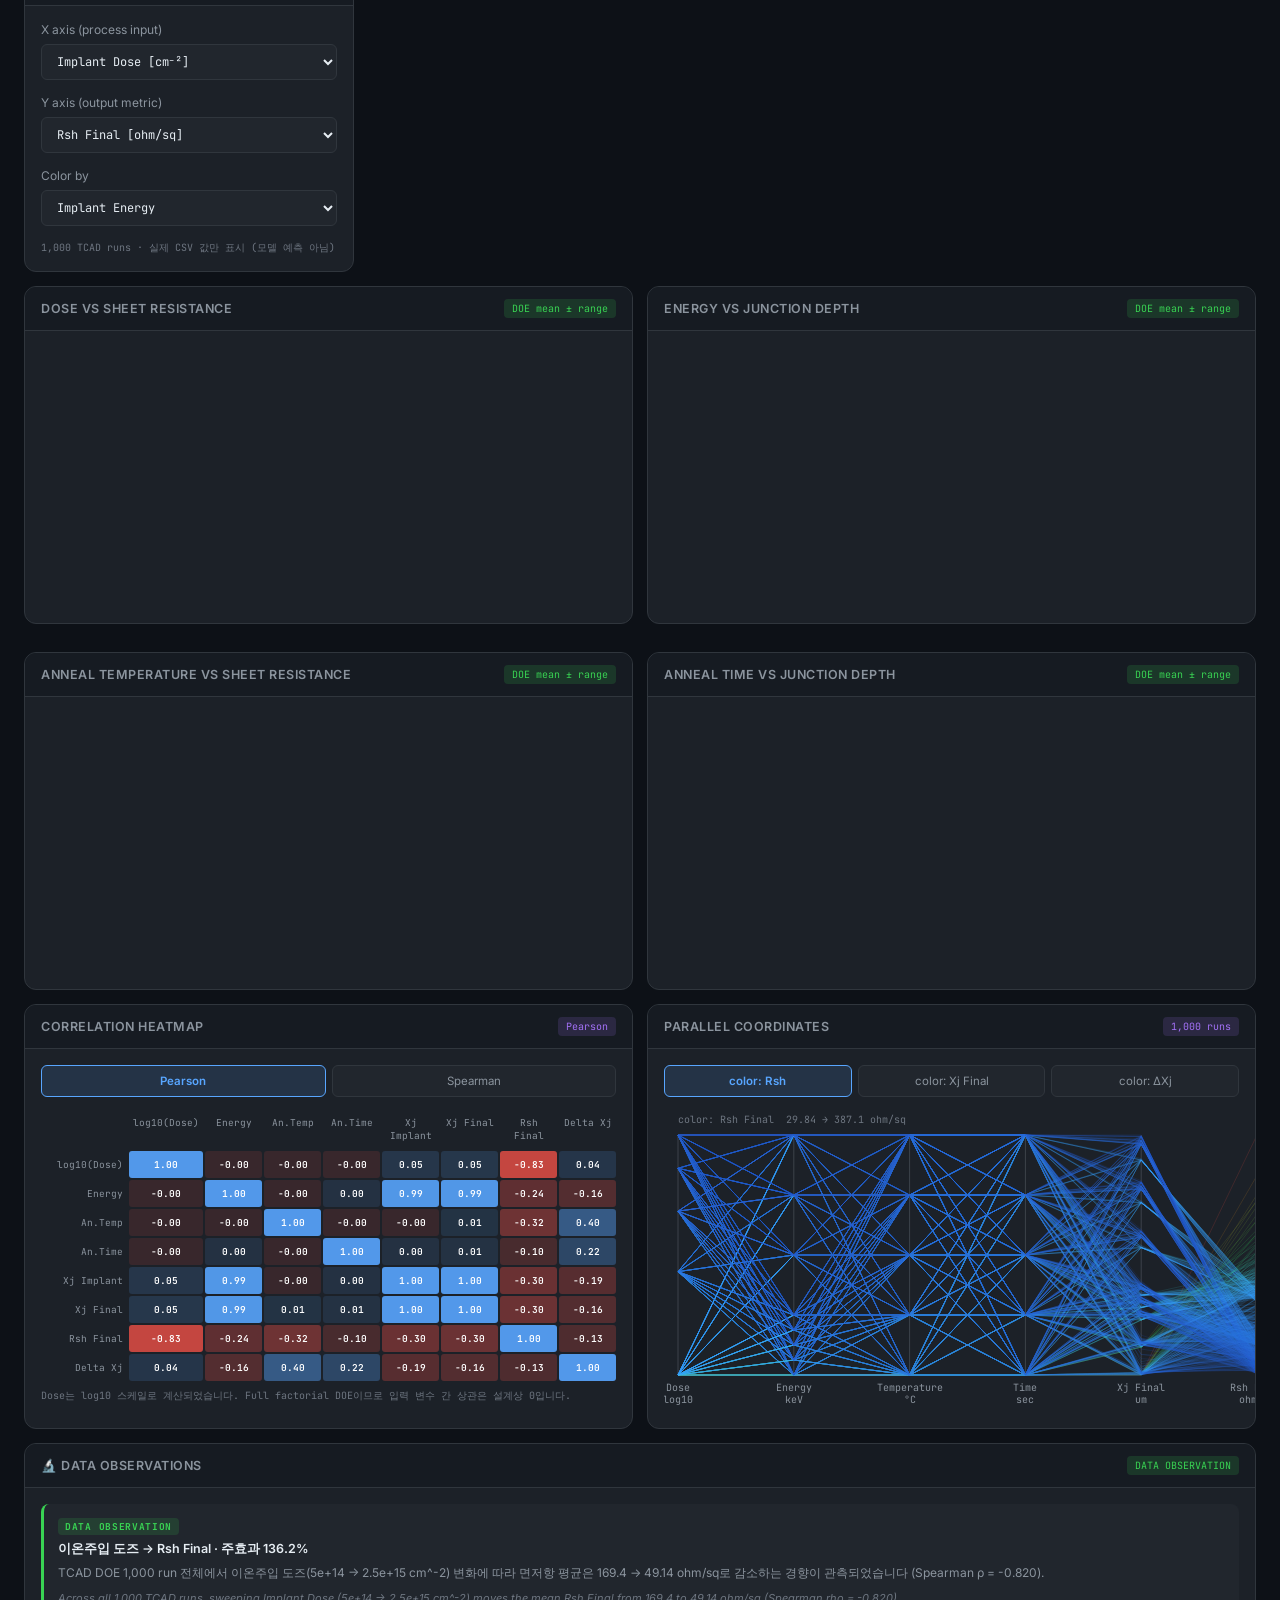
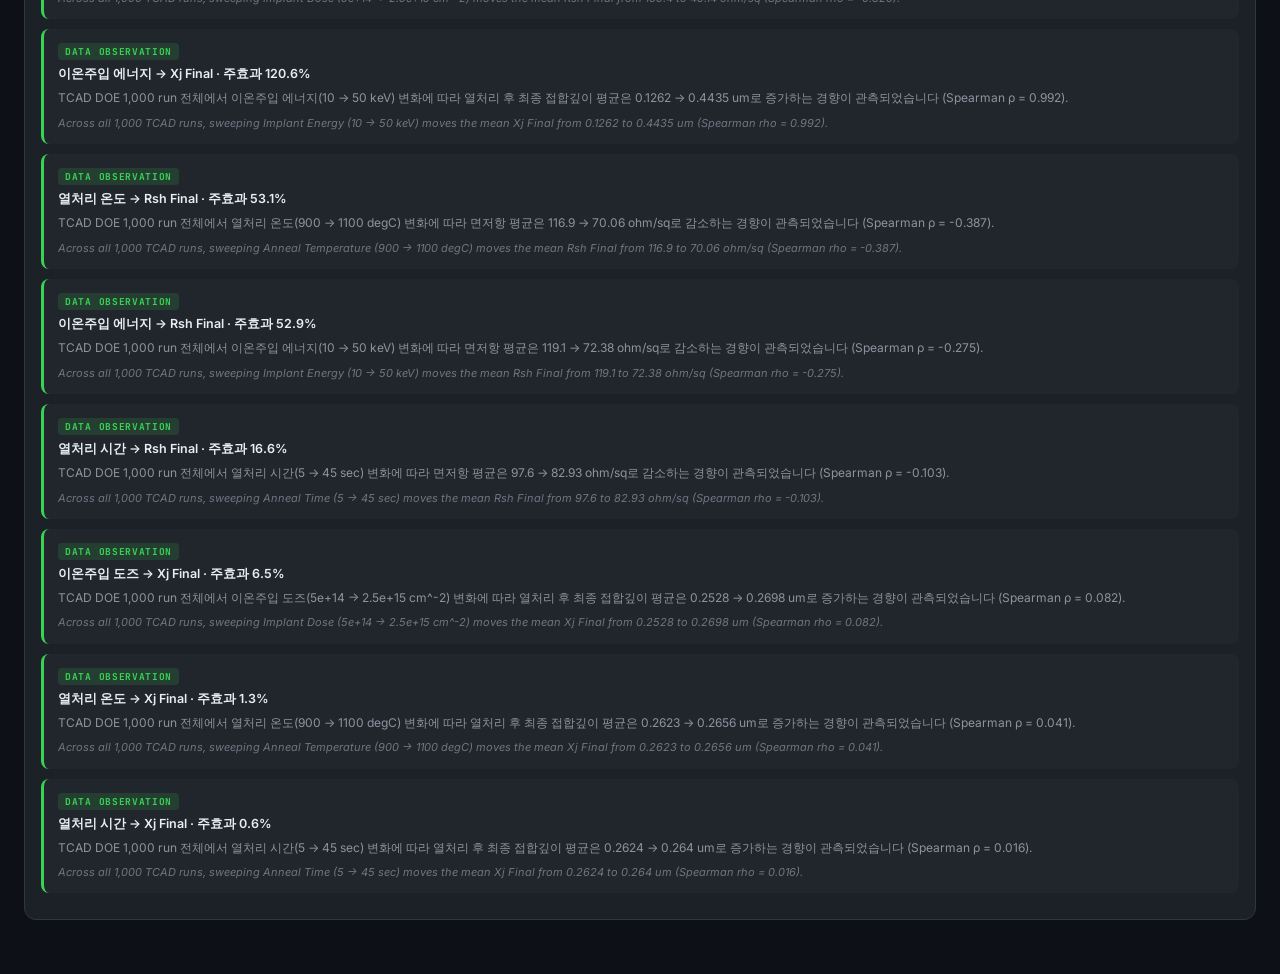
==== commit 929ebbca: "feat(rigor): DOE 정보량 감사 · Physics Guard · 지역 적합성 추가 심사 배점(독창성/기술성/사업화/적합성)에서 비어 있던 두 축을 측정 가능한 근거로 채" ====
--- a/docs/index.html
+++ b/docs/index.html
@@ -33,6 +33,7 @@
   <button class="tab" data-tab="xai"><span class="tab-num">05</span>XAI / Explainability</button>
   <button class="tab" data-tab="robust"><span class="tab-num">06</span>Process Robustness</button>
   <button class="tab" data-tab="validation"><span class="tab-num">07</span>Model Validation</button>
+  <button class="tab" data-tab="rigor"><span class="tab-num">08</span>DOE 감사 · Physics Guard</button>
 </nav>
 
 <section class="kpi-strip" id="kpiStrip"></section>
@@ -522,6 +523,38 @@
   <div class="footer-note" id="valFooter"></div>
 </div>
 
+<div class="tab-panel" id="tab-rigor">
+  <div class="banner warn" id="rigorDisclaimer"></div>
+
+  <div class="panel">
+    <div class="panel-header"><span class="panel-title">📉 DOE 정보량 — 1,000 run 중 몇 개가 필요한가</span><span class="panel-badge" id="rigorCurveBadge">–</span></div>
+    <div class="panel-content">
+      <div class="chart-box tall"><canvas id="rigorCurveChart"></canvas></div>
+      <div id="rigorCurveNote"></div>
+    </div>
+  </div>
+
+  <div class="panel">
+    <div class="panel-header"><span class="panel-title">🧭 물리 단조성 검사 — 기대 방향 위반 횟수</span><span class="panel-badge" id="rigorMonoBadge">–</span></div>
+    <div class="panel-content" id="rigorMono"></div>
+  </div>
+
+  <div class="panel">
+    <div class="panel-header"><span class="panel-title">🛡 Physics Guard — dose 축 등장성 투영</span><span class="panel-badge" id="rigorGuardBadge">–</span></div>
+    <div class="panel-content">
+      <div class="chart-box short"><canvas id="rigorGuardChart"></canvas></div>
+      <div id="rigorGuard"></div>
+    </div>
+  </div>
+
+  <div class="panel">
+    <div class="panel-header"><span class="panel-title">🏭 지역 적합성 — 충북 반도체 산업 구조</span><span class="panel-badge" id="rigorRegionBadge">–</span></div>
+    <div class="panel-content" id="rigorRegion"></div>
+  </div>
+
+  <div class="footer-note" id="rigorFooter"></div>
+</div>
+
 </main>
 
 <script src="js/core.js"></script>
@@ -533,6 +566,7 @@
 <script src="js/xai.js"></script>
 <script src="js/robust.js"></script>
 <script src="js/validation.js"></script>
+<script src="js/rigor.js"></script>
 <script src="js/main.js"></script>
 </body>
 </html>
--- a/docs/css/app.css
+++ b/docs/css/app.css
@@ -350,6 +350,22 @@
 .chart-box.short { height: 190px; }
 .chart-box.xtall { height: 420px; }
 
+/* ---------------------------------------------- DOE audit / physics guard */
+/* Monotonicity matrix: green means the data already satisfies the expected
+   direction, red means it does not. Only one column is red, and that is the
+   point of the table. */
+table.grid-table td.pos { color: var(--accent-green); }
+table.grid-table td.warnv { color: var(--accent-yellow); }
+table.grid-table td.neg { color: var(--accent-red); font-weight: 600; }
+table.grid-table td.muted { color: var(--text-muted); }
+
+.rigor-list { margin: 0; padding-left: 18px; }
+.rigor-list li {
+    font-size: 12.5px; line-height: 1.75; color: var(--text-secondary);
+    margin-bottom: 7px;
+}
+.rigor-list li:last-child { margin-bottom: 0; }
+
 /* ----------------------------------------------------------------- misc */
 .mono { font-family: var(--mono); }
 .muted { color: var(--text-muted); }
